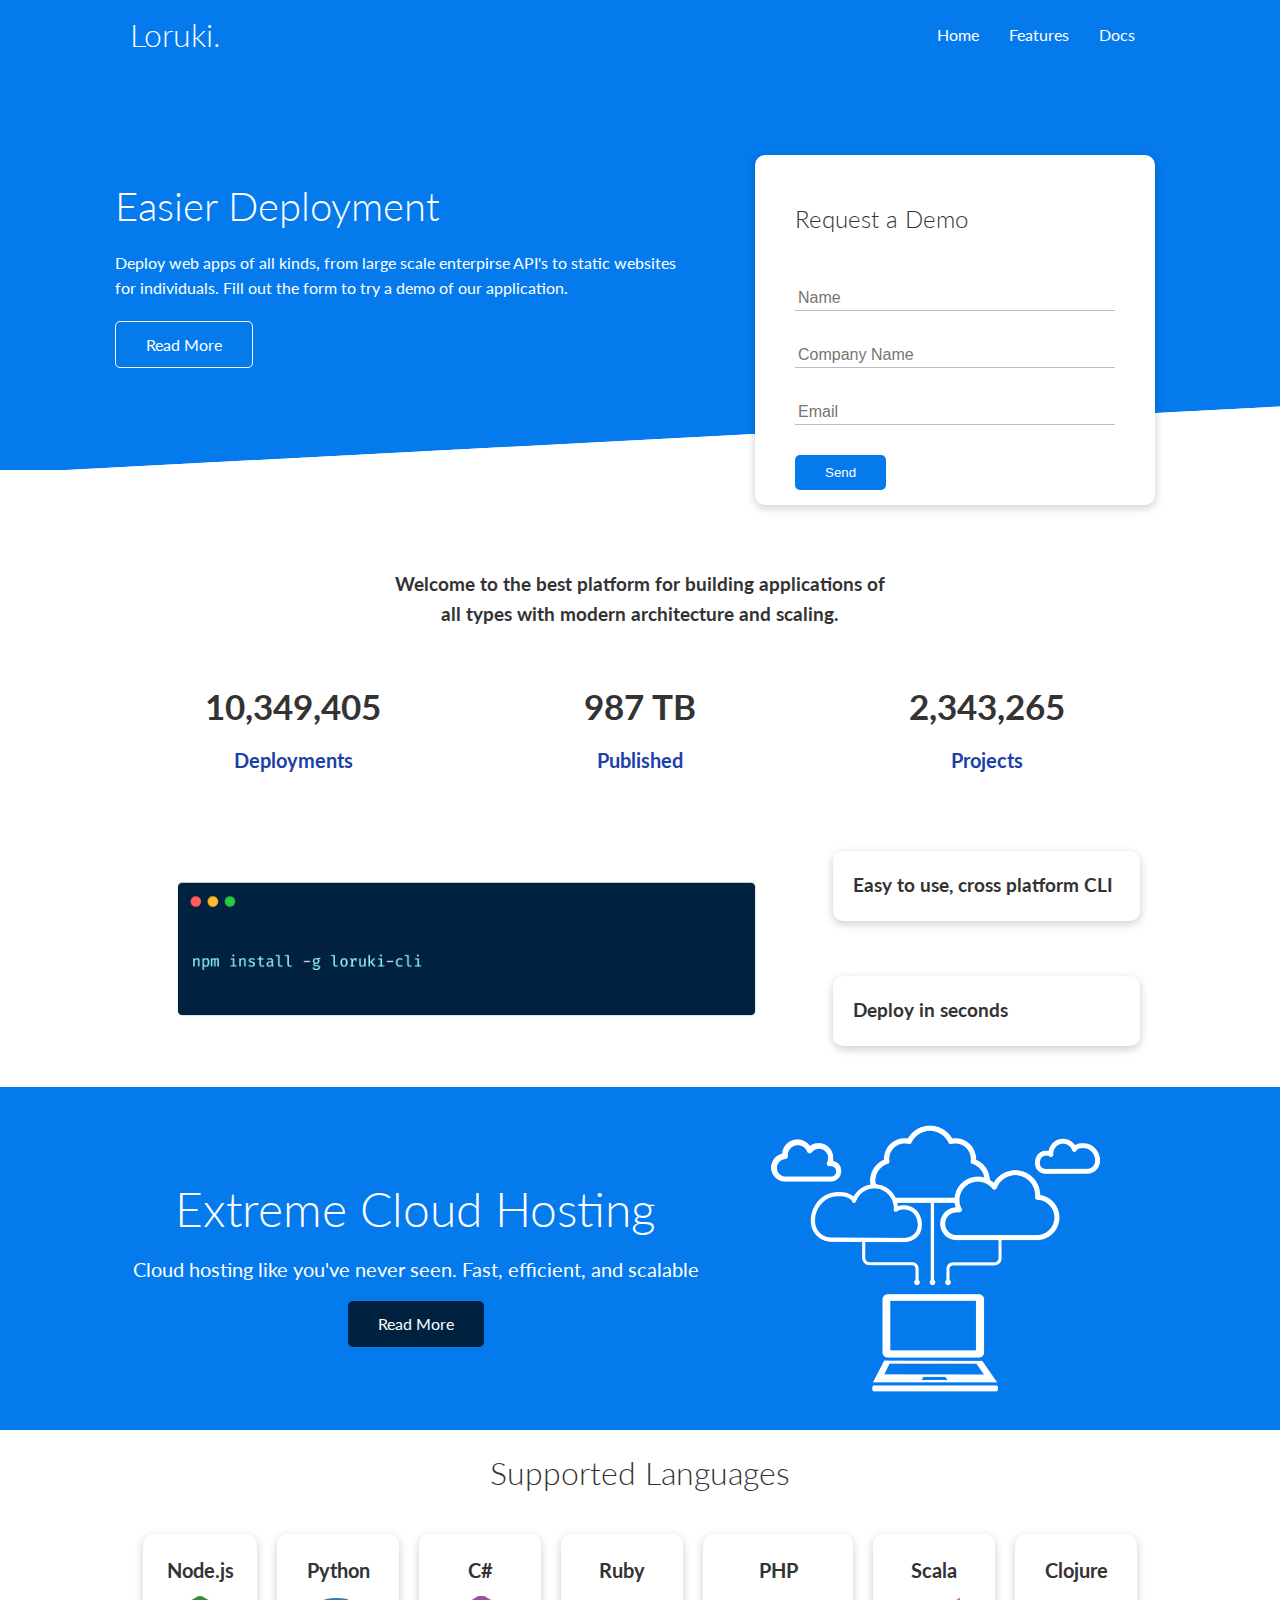
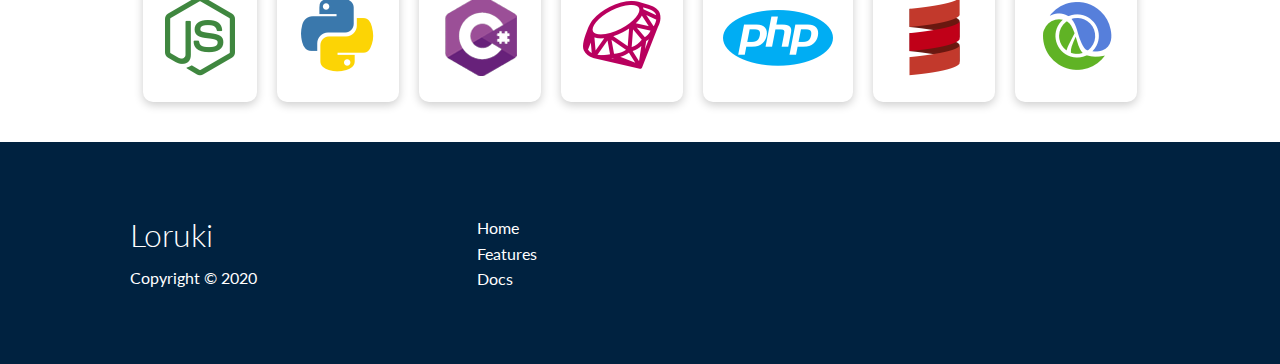
==== index.html @ 985dba8c "Initial Commit" ====
<!DOCTYPE html>
<html lang="en">
  <head>
    <meta charset="UTF-8" />
    <meta name="viewport" content="width=device-width, initial-scale=1.0" />
    <link
      rel="stylesheet"
      href="https://cdnjs.cloudflare.com/ajax/libs/font-awesome/5.15.2/css/all.min.css"
      integrity="sha512-HK5fgLBL+xu6dm/Ii3z4xhlSUyZgTT9tuc/hSrtw6uzJOvgRr2a9jyxxT1ely+B+xFAmJKVSTbpM/CuL7qxO8w=="
      crossorigin="anonymous"
    />
    <link rel="stylesheet" href="/css/utilities.css">
    <link rel="stylesheet" href="/css/style.css" />
    <title>Loruki | Cloud Hosting for Everyone</title>
  </head>
  <body>
    <!-- NAVBAR -->
    <div class="navbar">
      <div class="container flex">
        <h1 class="logo">Loruki.</h1>
        <nav>
          <ul>
            <li><a href="index.html">Home</a></li>
            <li><a href="features.html">Features</a></li>
            <li><a href="docs.html">Docs</a></li>
          </ul>
        </nav>
      </div>
    </div>

    <!-- SHOWCASE -->
    <section class="showcase">
      <div class="container grid">
        <div class="showcase_text">
          <h1>Easier Deployment</h1>
          <p>
            Deploy web apps of all kinds, from large scale enterpirse API's to
            static websites for individuals. Fill out the form to try a demo of
            our application.
          </p>
          <a href="features.html" class="btn btn-outline">Read More</a>
        </div>

        <div class="showcase_form card">
          <h2>Request a Demo</h2>
          <form name="contact" method="POST" netlify-honeypot="bot-field" data-netlify="true">
            <input type="hidden" name="form-name" value="contact">
            <p class="hidden">
              <label>Don’t fill this out if you’re human: <input name="bot-field" /></label>
            </p>
            <div class="form-control">
              <input type="text" name="name" placeholder="Name" required />
            </div>
            <div class="form-control">
              <input
                type="text"
                name="company"
                placeholder="Company Name"
                required
              />
            </div>
            <div class="form-control">
              <input type="email" name="email" placeholder="Email" required />
            </div>

            <input type="submit" value="Send" class="btn btn-primary" />
          </form>
        </div>
      </div>
    </section>

    <!-- STATS -->
    <section class="stats">
      <div class="container">
        <h3 class="stats_heading text-center my-1">
          Welcome to the best platform for building applications of all types
          with modern architecture and scaling.
        </h3>

        <div class="grid grid-3 text-center my-4">
          <div>
            <i class="fas fa-server fa-3x"></i>
            <h3>10,349,405</h3>
            <p class="text-secondary">Deployments</p>
          </div>
          <div>
            <i class="fas fa-upload fa-3x"></i>
            <h3>987 TB</h3>
            <p class="text-secondary">Published</p>
          </div>
          <div>
            <i class="fas fa-project-diagram fa-3x"></i>
            <h3>2,343,265</h3>
            <p class="text-secondary">Projects</p>
          </div>
        </div>
      </div>
    </section>

    <!-- CLI -->
    <section class="cli">
      <div class="container grid">
        <img src="/images/cli.png" alt="CLI">
        <div class="card">
          <h3>Easy to use, cross platform CLI</h3>
        </div>
        <div class="card">
          <h3>Deploy in seconds</h3>
        </div>
      </div>
    </section>

    <!-- CLOUD -->
    <section class="cloud bg-primary my-2 py-2">
      <div class="container grid">
        <div class="text-center">
          <h2 class="lg">Extreme Cloud Hosting</h2>
          <p class="lead my-1">Cloud hosting like you've never seen. Fast, efficient, and scalable</p>
          <a href="features.html" class="btn btn-dark">Read More</a>
        </div>
        <img src="/images/cloud.png" alt="Cloud">
      </div>
    </section>

    <!-- SUPPORTED LANGUAGES -->
    <section class="languages">
      <h2 class="md text-center my-2">
        Supported Languages
      </h2>
      <div class="container flex">
        <div class="card">
          <h4>Node.js</h4>
          <img src="/images/logos/node.png" alt="NodeJS">
        </div>
        <div class="card">
          <h4>Python</h4>
          <img src="/images/logos/python.png" alt="Python">
        </div>
        <div class="card">
          <h4>C#</h4>
          <img src="/images/logos/csharp.png" alt="C#">
        </div>
        <div class="card">
          <h4>Ruby</h4>
          <img src="/images/logos/ruby.png" alt="Ruby">
        </div>
        <div class="card">
          <h4>PHP</h4>
          <img src="/images/logos/php.png" alt="PHP">
        </div>
        <div class="card">
          <h4>Scala</h4>
          <img src="/images/logos/scala.png" alt="Scala">
        </div>
        <div class="card">
          <h4>Clojure</h4>
          <img src="/images/logos/clojure.png" alt="Clojure">
        </div>
      </div>
    </section>

    <!-- FOOTER -->
    <footer class="footer bg-dark py-5">
      <div class="container grid grid-3">
        <div>
          <h1>Loruki</h1>
          <p>Copyright &copy; 2020</p>
        </div>
        <nav>
          <ul>
            <li><a href="index.html">Home</a></li>
            <li><a href="features.html">Features</a></li>
            <li><a href="docs.html">Docs</a></li>
          </ul>
        </nav>
        <div class="social">
          <a href="#"><i class="fab fa-github fa-2x"></i></a>
          <a href="#"><i class="fab fa-facebook fa-2x"></i></a>
          <a href="#"><i class="fab fa-instagram fa-2x"></i></a>
          <a href="#"><i class="fab fa-twitter fa-2x"></i></a>
        </div>
      </div>
    </footer>
  </body>
</html>
---- css/utilities.css ----
.container {
  max-width: 1100px;
  margin: 0 auto;
  overflow: auto;
  padding: 0 40px;
}

.card {
  background-color: #fff;
  color: #333;
  border-radius: 10px;
  box-shadow: 0 3px 10px rgba(0, 0, 0, 0.2);
  padding: 20px;
  margin: 10px;
}

.btn {
  display: inline-block;
  padding: 10px 30px;
  cursor: pointer;
  background: var(--primary-color);
  color: #fff;
  border: none;
  border-radius: 5px;
}

.btn-outline {
  background: transparent;
  border: 1px solid #fff;
}

.btn:hover {
  transform: scale(0.98);
}

/* BACKGROUNDS & COLORED BUTTONS */
.bg-primary,
.btn-primary {
  background-color: var(--primary-color);
  color: #fff;
}

.bg-secondary,
.btn-secondary {
  background-color: var(--secondary-color);
  color: #fff;
}

.bg-dark,
.btn-dark {
  background-color: var(--dark-color);
  color: #fff;
}

.bg-light,
.btn-light {
  background-color: var(--light-color);
  color: #333;
}

.bg-primary a,
.btn-primary a,
.bg-secondary a,
.btn-secondary a,
.bg-dark a,
.btn-dark a {
  color: #fff;
}

/* TEXT COLORS */
.text-primary {
  color: var(--primary-color);
}

.text-secondary {
  color: var(--secondary-color);
}

.text-dark {
  color: var(--dark-color);
}

.text-light {
  color: var(--light-color);
}

/* TEXT SIZES */
.lead {
  font-size: 20px;
}

.sm {
  font-size: 1rem;
}

.md {
  font-size: 2rem;
}

.lg {
  font-size: 3rem;
}

.xl {
  font-size: 4rem;
}

.text-center {
  text-align: center;
}

/* ALERTS */
.alert {
  background: var(--light-color);
  padding: 10px 20px;
  font-weight: bold;
  margin: 15px 0;
}

.alert i {
  margin-right: 10px;
}

.alert-success {
  background: var(--success-color);
  color: #fff;
}

.alert-error {
  background: var(--error-color);
  color: #fff;
}

.flex {
  display: flex;
  justify-content: center;
  align-items: center;
  height: 100%;
}

.grid {
  height: 100%;
  display: grid;
  grid-template-columns: repeat(2, 1fr);
  gap: 20px;
  justify-content: center;
  align-items: center;
}

.grid-3 {
  grid-template-columns: repeat(3, 1fr);
}

/* MARGINS */
.my-1 {
  margin: 1rem 0;
}

.my-2 {
  margin: 1.5rem 0;
}

.my-3 {
  margin: 2rem 0;
}

.my-4 {
  margin: 3rem 0;
}

.my-5 {
  margin: 4rem 0;
}
/* all around margins */
.m-1 {
  margin: 1rem;
}

.m-2 {
  margin: 1.5rem;
}

.m-3 {
  margin: 2rem;
}

.m-4 {
  margin: 3rem;
}

.m-5 {
  margin: 4rem;
}

/* PADDINGS */
.py-1 {
  padding: 1rem 0;
}

.py-2 {
  padding: 1.5rem 0;
}

.py-3 {
  padding: 2rem 0;
}

.py-4 {
  padding: 3rem 0;
}

.py-5 {
  padding: 4rem 0;
}
/* all around padding */
.p-1 {
  padding: 1rem;
}

.p-2 {
  padding: 1.5rem;
}

.p-3 {
  padding: 2rem;
}

.p-4 {
  padding: 3rem;
}

.p-5 {
  padding: 4rem;
}
---- css/style.css ----
@import url('https://fonts.googleapis.com/css2?family=Lato:wght@300;400;700&display=swap');

:root {
  --primary-color: #047aed;
  --secondary-color: #1c3fa8;
  --dark-color: #002240;
  --light-color: #f4f4f4;

  --success-color: #5cb85c;
  --error-color: #d9534f;
}

* {
  padding: 0;
  margin: 0;
  box-sizing: border-box;
}

body {
  font-family: 'Lato', sans-serif;
  color: #333;
  line-height: 1.6;
}

ul {
  list-style-type: none;
}

a {
  text-decoration: none;
  color: #333;
}

h1,
h2 {
  font-weight: 300;
  line-height: 1.2;
  margin: 10px 0;
}

p {
  margin: 10px 0;
}

img {
  width: 100%;
}

pre, code {
  background: #333;
  color: #fff;
  padding: 10px;
}

p.hidden {
  visibility: hidden;
  height: 0;
}

/* NAVRBAR */
.navbar {
  background-color: var(--primary-color);
  color: #fff;
  height: 70px;
}

.navbar ul {
  display: flex;
}

.navbar a {
  color: #fff;
  padding: 10px;
  margin: 0 5px;
}

.navbar a:hover {
  border-bottom: 2px #fff solid;
}

.navbar .flex {
  justify-content: space-between;
}

/* SHOWCASE */
.showcase {
  height: 400px;
  background-color: var(--primary-color);
  color: #fff;
  position: relative;
}

.showcase h1 {
  font-size: 40px;
}

.showcase p {
  margin: 20px 0;
}

.showcase .grid {
  overflow: visible;
  grid-template-columns: 55% 45%;
  gap: 30px;
}

.showcase_text {
  animation: slideInFromLeft 1s ease-in;
}

.showcase_form {
  position: relative;
  top: 60px;
  height: 350px;
  width: 400px;
  padding: 40px;
  z-index: 100;
  justify-self: flex-end;
  animation: slideInFromRight 1s ease-in;
}

.showcase_form .form-control {
  margin: 30px 0;
}

.showcase_form input[type='text'],
.showcase_form input[type='email'] {
  border: 0;
  border-bottom: 1px solid #b4becb;
  width: 100%;
  padding: 3px;
  font-size: 16px;
}

.showcase_form input:focus {
  outline: 0;
}

.showcase::before,
.showcase::after {
  content: '';
  position: absolute;
  height: 100px;
  bottom: -70px;
  right: 0;
  left: 0;
  background: #fff;
  transform: skewY(-3deg);
  -webkit-transform: skewY(-3deg);
  -moz-transform: skewY(-3deg);
  -ms-transform: skewY(-3deg);
}

/* STATS */
section.stats {
  padding-top: 100px;
  animation: slideInFromBottom 1s ease-in;
}

.stats_heading {
  max-width: 500px;
  margin: auto;
}

.stats .grid h3 {
  font-size: 35px;
}

.stats .grid p {
  font-size: 20px;
  font-weight: bold;
}

/* CLI */
.cli .grid {
  grid-template-columns: repeat(3, 1fr);
  grid-template-rows: repeat(2, 1fr);
}

.cli .grid > *:first-child {
  grid-column: 1 / span 2;
  grid-row: 1 / span 2;
}

/* CLOUD */
section.cloud .grid {
  grid-template-columns: 4fr 3fr;
}

/* LANGUAGES */

.languages .flex {
  flex-wrap: wrap;
}

.languages .card {
  text-align: center;
  margin: 18px 10px 40px;
  transition: transform 250ms ease-in-out;
}

.languages .card h4 {
  font-size: 20px;
  margin-bottom: 10px;
}

.languages .card:hover {
  transform: translateY(-15px);
}

/* FEATURES PAGE */

.features_head img,
.docs_head img  {
  width: 200px;
  justify-self: flex-end;
}

.features_sub-head img {
  width: 300px;
  justify-self: flex-end;
}

.features_main .card > i {
  margin-right: 20px;
}

.features_main .grid {
  padding: 30px;
}

.features_main .grid > *:first-child {
  grid-column: 1 / span 3;
}

.features_main .grid > *:nth-child(2) {
  grid-column: 1 / span 2;
}


/* DOCS PAGE */
.docs_main h3 {
  margin: 20px 0;
}

.docs_main .grid {
  grid-template-columns: 1fr 2fr;
  align-items: flex-start;
}

.docs_main nav li {
  font-size: 17px;
  padding-bottom: 5px;
  margin-bottom: 5px;
  border-bottom: 1px solid #ccc;
}

.docs_main nav li:hover {
  font-weight: bold;
}

/* FOOTER */
.footer .social a {
  margin: 0 10px;
}

/* ANIMATIONS */
@keyframes slideInFromLeft {
  0% {
    transform: translateX(-100%);
  }
  100% {
    transform: translateX(0);
  }
}

@keyframes slideInFromRight {
  0% {
    transform: translateX(100%);
  }
  100% {
    transform: translateX(0);
  }
}

@keyframes slideInFromTop {
  0% {
    transform: translateY(-100%);
  }
  100% {
    transform: translateY(0);
  }
}

@keyframes slideInFromBottom {
  0% {
    transform: translateY(100%);
  }
  100% {
    transform: translateY(0);
  }
}

/* MEDIA QUERIES */

/* Tablets & Under */
@media (max-width: 768px) {
  .grid,
  .showcase .grid,
  .stats .grid,
  .cli .grid,
  .cloud .grid,
  .features_main .grid,
  .docs_main .grid {
    grid-template-columns: 1fr;
    grid-template-rows: 1fr;
  }

  .showcase {
    height: auto;
  }

  .showcase_text {
    text-align: center;
    margin-top: 40px;
  }

  .showcase_form {
    justify-self: center;
    margin: auto;
  }

  .cli .grid > *:first-child {
    grid-column: 1;
    grid-row: 1;
  }

  .features_head,
  .features_sub-head,
  .docs_head {
    text-align: center;
  }

  .features_head img,
  .features_sub-head img,
  .docs_head img {
    justify-self: center;
  }

  .features_main .grid > *:first-child,
  .features_main .grid > *:nth-child(2) {
    grid-column: 1;
  }
  
}

/* Mobile Phones */

@media (max-width: 500px) {
  .navbar {
    height: 110px;
  }

  .navbar .flex {
    flex-direction: column;
  }

  .navbar ul {
    padding: 10px;
    background: rgba(0, 0, 0, 0.1);
  }
}
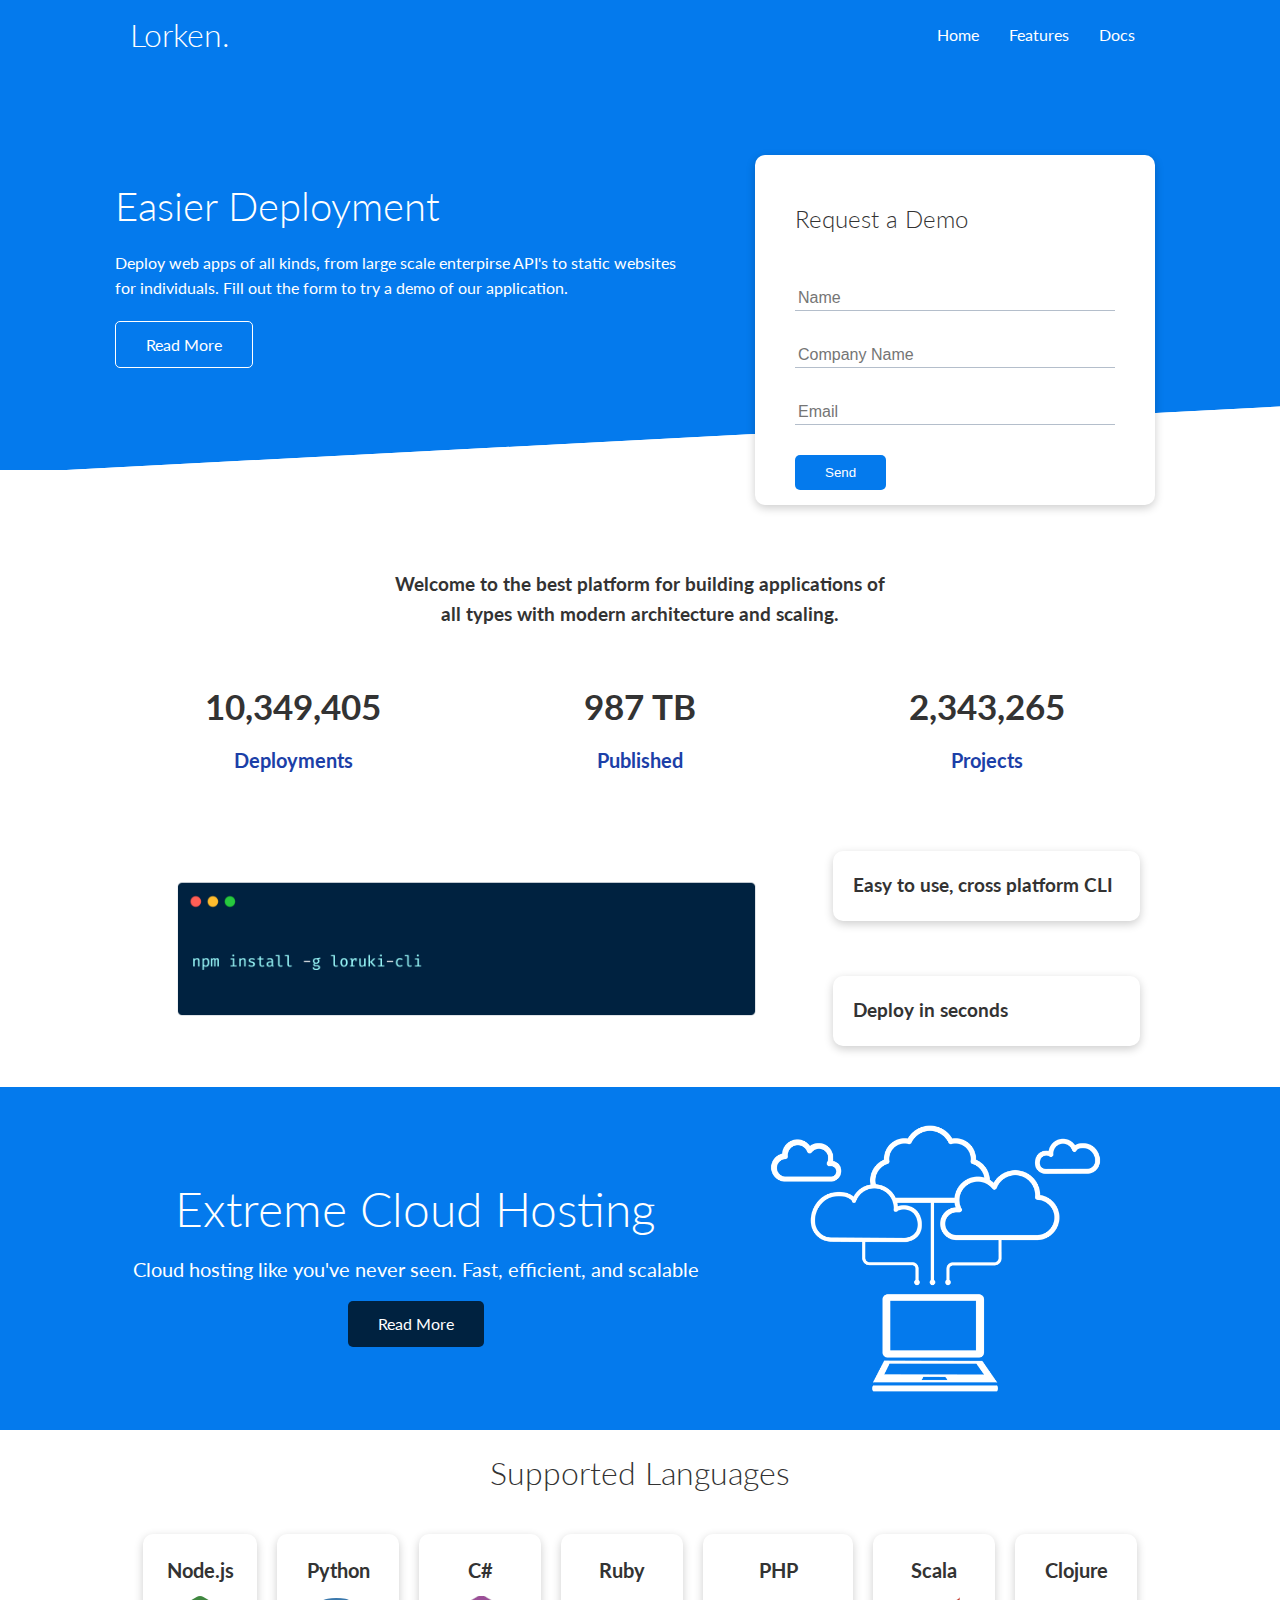
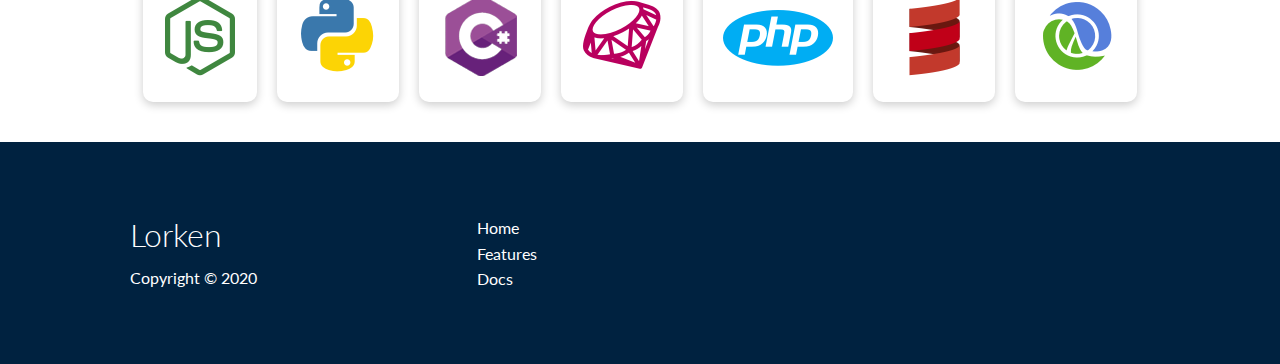
==== commit e83e7f78: "Third Commit" ====
--- a/index.html
+++ b/index.html
@@ -11,13 +11,13 @@
     />
     <link rel="stylesheet" href="/css/utilities.css">
     <link rel="stylesheet" href="/css/style.css" />
-    <title>Loruki | Cloud Hosting for Everyone</title>
+    <title>Lorken | Cloud Hosting for Everyone</title>
   </head>
   <body>
     <!-- NAVBAR -->
     <div class="navbar">
       <div class="container flex">
-        <h1 class="logo">Loruki.</h1>
+        <h1 class="logo">Lorken.</h1>
         <nav>
           <ul>
             <li><a href="index.html">Home</a></li>
@@ -163,7 +163,7 @@
     <footer class="footer bg-dark py-5">
       <div class="container grid grid-3">
         <div>
-          <h1>Loruki</h1>
+          <h1>Lorken</h1>
           <p>Copyright &copy; 2020</p>
         </div>
         <nav>
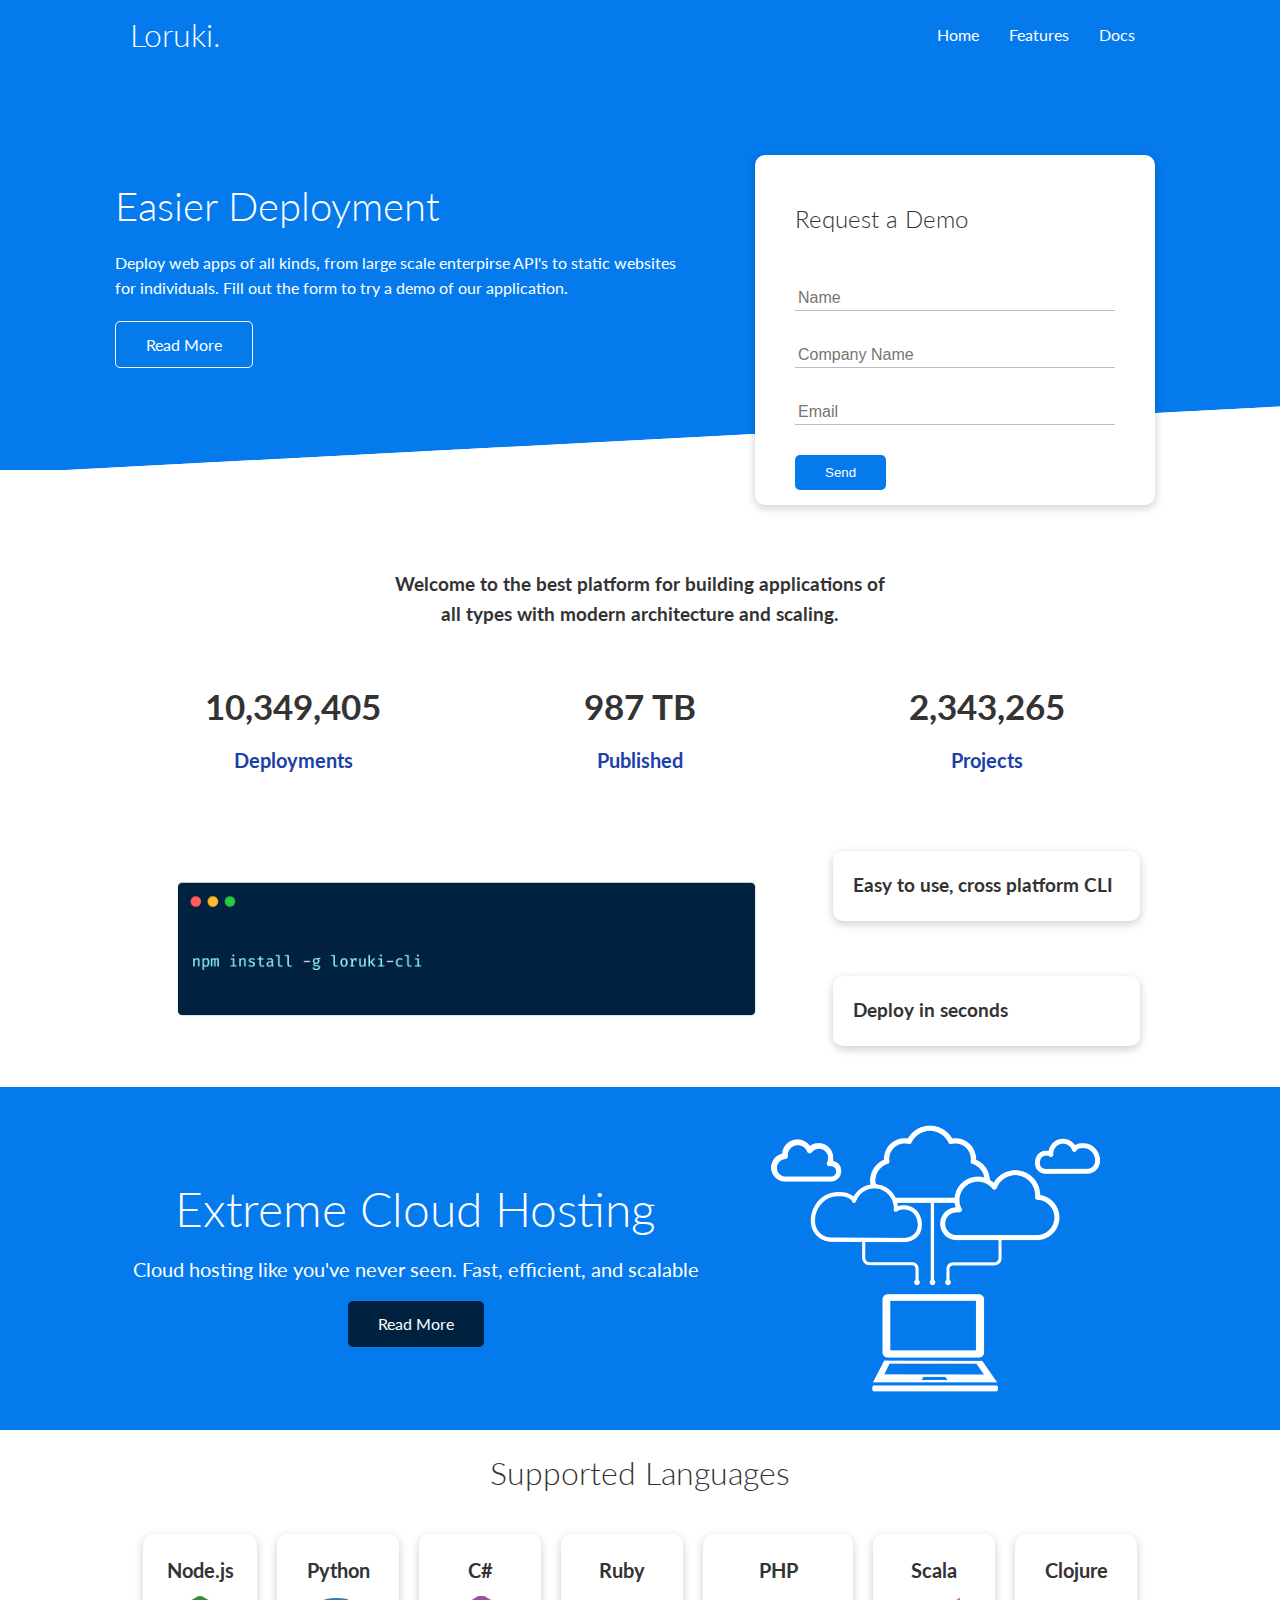
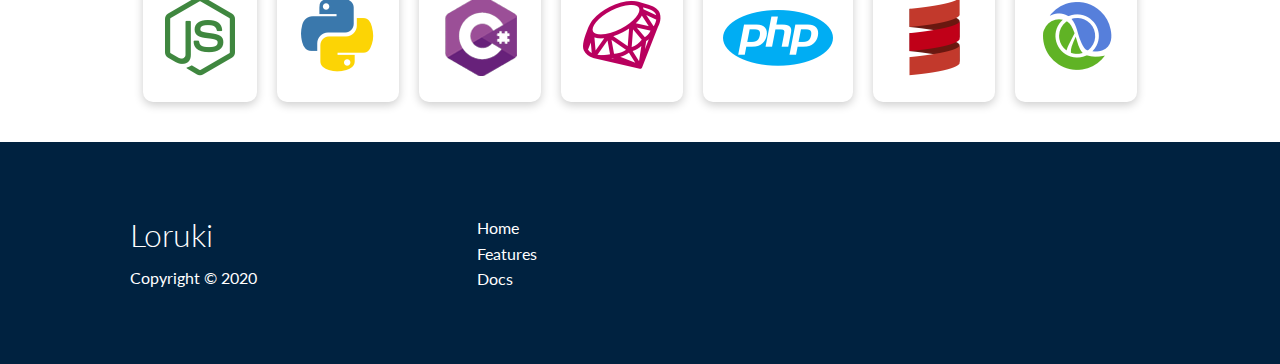
==== commit 3f41c2e6: "Fifth Commit" ====
--- a/index.html
+++ b/index.html
@@ -11,13 +11,13 @@
     />
     <link rel="stylesheet" href="/css/utilities.css">
     <link rel="stylesheet" href="/css/style.css" />
-    <title>Lorken | Cloud Hosting for Everyone</title>
+    <title>Loruki | Cloud Hosting for Everyone</title>
   </head>
   <body>
     <!-- NAVBAR -->
     <div class="navbar">
       <div class="container flex">
-        <h1 class="logo">Lorken.</h1>
+        <h1 class="logo">Loruki.</h1>
         <nav>
           <ul>
             <li><a href="index.html">Home</a></li>
@@ -163,7 +163,7 @@
     <footer class="footer bg-dark py-5">
       <div class="container grid grid-3">
         <div>
-          <h1>Lorken</h1>
+          <h1>Loruki</h1>
           <p>Copyright &copy; 2020</p>
         </div>
         <nav>
